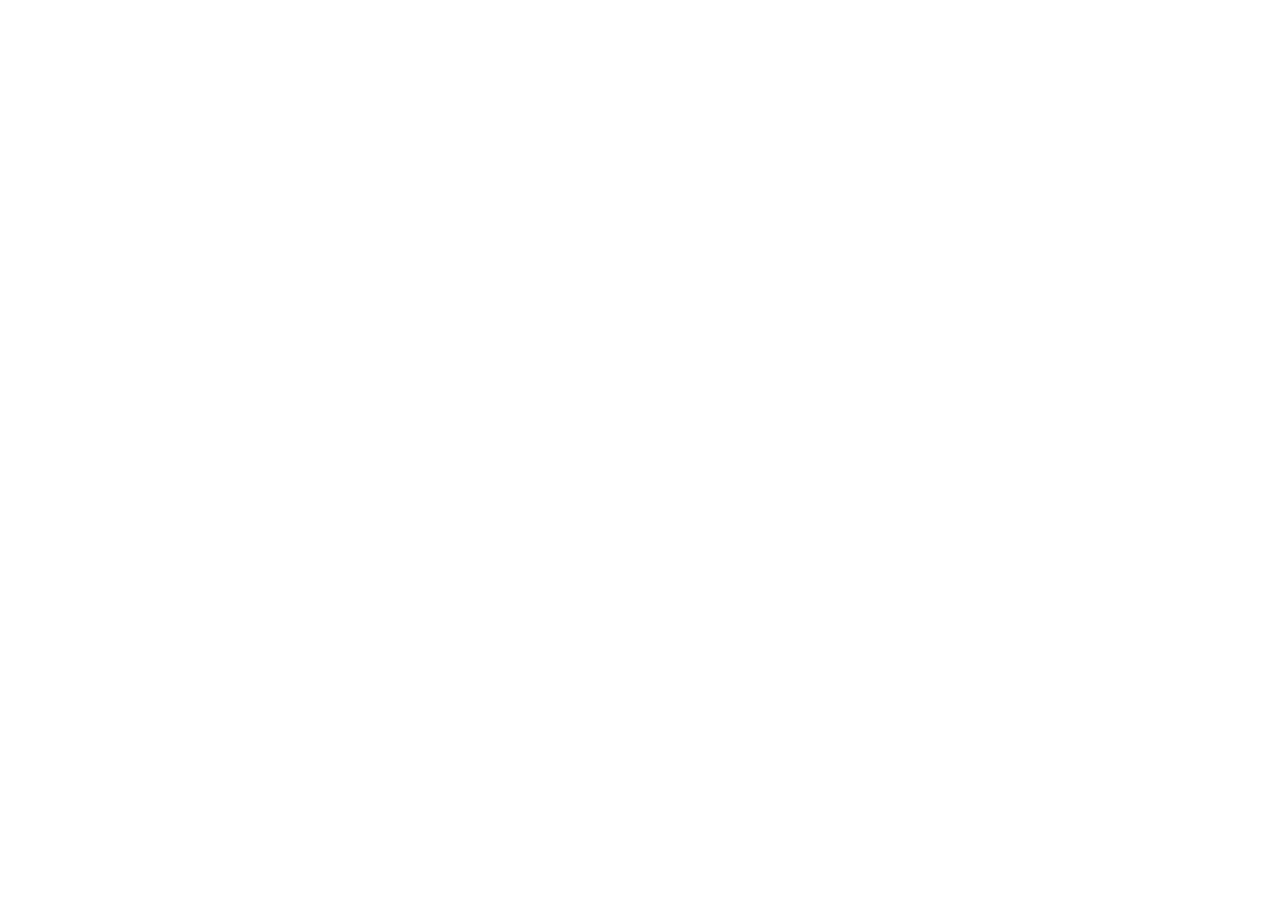
==== index.html @ ba7981b7 "Add files via upload" ====
<!doctype html>
<html lang="en" dir="ltr">
  <head>
    <meta charset="UTF-8" />
    <meta name="viewport" content="width=device-width, initial-scale=1.0" />
    <title>Prudle Language Institute – Trainers Attendance & Payroll Report</title>
    <meta name="description" content="Prudle Language Institute - Trainers Attendance & Payroll Report with Hourly Rate Adjustment and PDF Export" />
    <meta property="og:title" content="Prudle Language Institute – Trainers Attendance & Payroll Report" />
    <meta property="og:description" content="Prudle Language Institute - Trainers Attendance & Payroll Report with Hourly Rate Adjustment and PDF Export" />
    <meta property="og:type" content="website" />
    <meta name="twitter:card" content="summary_large_image" />

    <!-- Google Fonts & FontAwesome -->
    <link rel="preconnect" href="https://fonts.googleapis.com">
    <link rel="preconnect" href="https://fonts.gstatic.com" crossorigin>
    <link href="https://fonts.googleapis.com/css2?family=Tajawal:wght@400;500;700;900&display=swap" rel="stylesheet">
    <link rel="stylesheet" href="https://cdnjs.cloudflare.com/ajax/libs/font-awesome/6.5.0/css/all.min.css">

    <!-- Production Host Guard & Deterrents -->
    <script>
      (function () {
        'use strict';
        const LOGIN_URL = 'https://www.prudle-education.com/log-in-out';
        const ALLOWED_PROD_HOSTS = new Set([
          'www.prudle-education.com',
          'prudle-education.com',
          'abbassaboali-alt.github.io'
        ]);

        // Key interception deterrent for Ctrl+S / Cmd+S
        window.addEventListener('keydown', function (event) {
          if ((event.ctrlKey || event.metaKey) && event.key.toLowerCase() === 's') {
            event.preventDefault();
          }
        }, { capture: true });

        const hostname = location.hostname.toLowerCase();
        const isLocalOrDev = hostname === 'localhost' ||
          hostname === '127.0.0.1' ||
          hostname.endsWith('.run.app') ||
          hostname.endsWith('.aistudio.google') ||
          hostname.endsWith('.webcontainer.io');

        if (!isLocalOrDev) {
          const allowed = location.protocol === 'https:' && ALLOWED_PROD_HOSTS.has(hostname);
          if (!allowed) {
            window.stop();
            try { document.documentElement.innerHTML = ''; } catch (_) {}
            window.location.replace(LOGIN_URL);
          }
        }
      })();
    </script>
    <script type="module" crossorigin src="./assets/index-fQTYA443.js"></script>
    <link rel="stylesheet" crossorigin href="./assets/index-CFY5OwqK.css">
  </head>
  <body>
    <div id="root"></div>
  </body>
</html>
---- assets/index-CFY5OwqK.css ----
/*! tailwindcss v4.3.3 | MIT License | https://tailwindcss.com */
@layer properties{@supports (((-webkit-hyphens:none)) and (not (margin-trim:inline))) or ((-moz-orient:inline) and (not (color:rgb(from red r g b)))){*,:before,:after,::backdrop{--tw-border-style:solid;--tw-leading:initial;--tw-font-weight:initial;--tw-tracking:initial;--tw-shadow:0 0 #0000;--tw-shadow-color:initial;--tw-shadow-alpha:100%;--tw-inset-shadow:0 0 #0000;--tw-inset-shadow-color:initial;--tw-inset-shadow-alpha:100%;--tw-ring-color:initial;--tw-ring-shadow:0 0 #0000;--tw-inset-ring-color:initial;--tw-inset-ring-shadow:0 0 #0000;--tw-ring-inset:initial;--tw-ring-offset-width:0px;--tw-ring-offset-color:#fff;--tw-ring-offset-shadow:0 0 #0000;--tw-blur:initial;--tw-brightness:initial;--tw-contrast:initial;--tw-grayscale:initial;--tw-hue-rotate:initial;--tw-invert:initial;--tw-opacity:initial;--tw-saturate:initial;--tw-sepia:initial;--tw-drop-shadow:initial;--tw-drop-shadow-color:initial;--tw-drop-shadow-alpha:100%;--tw-drop-shadow-size:initial}}}@layer theme{:root,:host{--font-sans:-apple-system, BlinkMacSystemFont, "Segoe UI", Roboto, "Helvetica Neue", "Noto Sans", Arial, sans-serif, "Apple Color Emoji", "Segoe UI Emoji", "Segoe UI Symbol", "Noto Color Emoji";--font-mono:ui-monospace, SFMono-Regular, Menlo, Monaco, Consolas, "Liberation Mono", "Courier New", monospace;--color-blue-100:oklch(93.2% .032 255.585);--color-slate-100:oklch(96.8% .007 247.896);--color-slate-200:oklch(92.9% .013 255.508);--color-slate-300:oklch(86.9% .022 252.894);--color-slate-400:oklch(70.4% .04 256.788);--color-slate-500:oklch(55.4% .046 257.417);--color-slate-700:oklch(37.2% .044 257.287);--color-slate-900:oklch(20.8% .042 265.755);--color-black:#000;--color-white:#fff;--spacing:.25rem;--container-md:28rem;--text-xs:.75rem;--text-xs--line-height:calc(1 / .75);--text-sm:.875rem;--text-sm--line-height:calc(1.25 / .875);--text-lg:1.125rem;--text-lg--line-height:calc(1.75 / 1.125);--text-xl:1.25rem;--text-xl--line-height:calc(1.75 / 1.25);--text-2xl:1.5rem;--text-2xl--line-height:calc(2 / 1.5);--text-3xl:1.875rem;--text-3xl--line-height:calc(2.25 / 1.875);--font-weight-medium:500;--font-weight-semibold:600;--font-weight-bold:700;--font-weight-extrabold:800;--tracking-tight:-.025em;--leading-relaxed:1.625;--radius-lg:.5rem;--radius-xl:.75rem;--default-font-family:var(--font-sans);--default-mono-font-family:var(--font-mono)}}@layer base{*,:after,:before,::backdrop{box-sizing:border-box;border:0 solid;margin:0;padding:0}::file-selector-button{box-sizing:border-box;border:0 solid;margin:0;padding:0}html,:host{-webkit-text-size-adjust:100%;tab-size:4;line-height:1.5;font-family:var(--default-font-family,-apple-system, BlinkMacSystemFont, "Segoe UI", Roboto, "Helvetica Neue", "Noto Sans", Arial, sans-serif, "Apple Color Emoji", "Segoe UI Emoji", "Segoe UI Symbol", "Noto Color Emoji");font-feature-settings:var(--default-font-feature-settings,normal);font-variation-settings:var(--default-font-variation-settings,normal);-webkit-tap-highlight-color:transparent}hr{height:0;color:inherit;border-top-width:1px}abbr:where([title]){-webkit-text-decoration:underline dotted;text-decoration:underline dotted}h1,h2,h3,h4,h5,h6{font-size:inherit;font-weight:inherit}a{color:inherit;-webkit-text-decoration:inherit;-webkit-text-decoration:inherit;-webkit-text-decoration:inherit;-webkit-text-decoration:inherit;text-decoration:inherit}b,strong{font-weight:bolder}code,kbd,samp,pre{font-family:var(--default-mono-font-family,ui-monospace, SFMono-Regular, Menlo, Monaco, Consolas, "Liberation Mono", "Courier New", monospace);font-feature-settings:var(--default-mono-font-feature-settings,normal);font-variation-settings:var(--default-mono-font-variation-settings,normal);font-size:1em}small{font-size:80%}sub,sup{vertical-align:baseline;font-size:75%;line-height:0;position:relative}sub{bottom:-.25em}sup{top:-.5em}table{text-indent:0;border-color:inherit;border-collapse:collapse}:-moz-focusring:where(:not(iframe)){outline:auto}progress{vertical-align:baseline}summary{display:list-item}ol,ul,menu{list-style:none}img,svg,video,canvas,audio,iframe,embed,object{vertical-align:middle;display:block}img,video{max-width:100%;height:auto}button,input,select,optgroup,textarea{font:inherit;font-feature-settings:inherit;font-variation-settings:inherit;letter-spacing:inherit;color:inherit;opacity:1;background-color:#0000;border-radius:0}::file-selector-button{font:inherit;font-feature-settings:inherit;font-variation-settings:inherit;letter-spacing:inherit;color:inherit;opacity:1;background-color:#0000;border-radius:0}:where(select:is([multiple],[size])) optgroup{font-weight:bolder}:where(select:is([multiple],[size])) optgroup option{padding-inline-start:20px}::file-selector-button{margin-inline-end:4px}::placeholder{opacity:1}@supports (not ((-webkit-appearance:-apple-pay-button))) or (contain-intrinsic-size:1px){::placeholder{color:currentColor}@supports (color:color-mix(in lab, red, red)){::placeholder{color:color-mix(in oklab, currentcolor 50%, transparent)}}}textarea{resize:vertical}::-webkit-search-decoration{-webkit-appearance:none}::-webkit-date-and-time-value{min-height:1lh;text-align:inherit}::-webkit-datetime-edit{display:inline-flex}::-webkit-datetime-edit-fields-wrapper{padding:0}::-webkit-datetime-edit{padding-block:0}::-webkit-datetime-edit-year-field{padding-block:0}::-webkit-datetime-edit-month-field{padding-block:0}::-webkit-datetime-edit-day-field{padding-block:0}::-webkit-datetime-edit-hour-field{padding-block:0}::-webkit-datetime-edit-minute-field{padding-block:0}::-webkit-datetime-edit-second-field{padding-block:0}::-webkit-datetime-edit-millisecond-field{padding-block:0}::-webkit-datetime-edit-meridiem-field{padding-block:0}::-webkit-calendar-picker-indicator{line-height:1}:-moz-ui-invalid{box-shadow:none}button,input:where([type=button],[type=reset],[type=submit]){appearance:button}::file-selector-button{appearance:button}::-webkit-inner-spin-button{height:auto}::-webkit-outer-spin-button{height:auto}[hidden]:where(:not([hidden=until-found])){display:none!important}}@layer components;@layer utilities{.visible{visibility:visible}.absolute{position:absolute}.fixed{position:fixed}.relative{position:relative}.static{position:static}.inset-0{inset:0}.z-50{z-index:50}.mx-auto{margin-inline:auto}.me-2{margin-inline-end:calc(var(--spacing) * 2)}.mt-1{margin-top:var(--spacing)}.mt-6{margin-top:calc(var(--spacing) * 6)}.mb-1{margin-bottom:var(--spacing)}.mb-2{margin-bottom:calc(var(--spacing) * 2)}.mb-3{margin-bottom:calc(var(--spacing) * 3)}.mb-4{margin-bottom:calc(var(--spacing) * 4)}.block{display:block}.contents{display:contents}.flex{display:flex}.grid{display:grid}.hidden{display:none}.inline{display:inline}.table{display:table}.h-5{height:calc(var(--spacing) * 5)}.h-28{height:calc(var(--spacing) * 28)}.min-h-screen{min-height:100vh}.w-5{width:calc(var(--spacing) * 5)}.w-full{width:100%}.max-w-\[1400px\]{max-width:1400px}.max-w-md{max-width:var(--container-md)}.cursor-pointer{cursor:pointer}.flex-col{flex-direction:column}.flex-wrap{flex-wrap:wrap}.items-center{align-items:center}.justify-between{justify-content:space-between}.justify-center{justify-content:center}.justify-end{justify-content:flex-end}.gap-1{gap:var(--spacing)}.gap-2{gap:calc(var(--spacing) * 2)}.truncate{text-overflow:ellipsis;white-space:nowrap;overflow:hidden}.rounded{border-radius:.25rem}.rounded-lg{border-radius:var(--radius-lg)}.rounded-xl{border-radius:var(--radius-xl)}.border{border-style:var(--tw-border-style);border-width:1px}.border-slate-300{border-color:var(--color-slate-300)}.bg-\[\#164478\]{background-color:#164478}.bg-\[\#f6f8fb\]{background-color:#f6f8fb}.bg-black\/50{background-color:#00000080}@supports (color:color-mix(in lab, red, red)){.bg-black\/50{background-color:color-mix(in oklab, var(--color-black) 50%, transparent)}}.bg-slate-100{background-color:var(--color-slate-100)}.bg-white{background-color:var(--color-white)}.p-3{padding:calc(var(--spacing) * 3)}.p-4{padding:calc(var(--spacing) * 4)}.p-6{padding:calc(var(--spacing) * 6)}.px-4{padding-inline:calc(var(--spacing) * 4)}.py-2{padding-block:calc(var(--spacing) * 2)}.py-8{padding-block:calc(var(--spacing) * 8)}.pt-2{padding-top:calc(var(--spacing) * 2)}.text-center{text-align:center}.font-mono{font-family:var(--font-mono)}.text-3xl{font-size:var(--text-3xl);line-height:var(--tw-leading,var(--text-3xl--line-height))}.text-lg{font-size:var(--text-lg);line-height:var(--tw-leading,var(--text-lg--line-height))}.text-sm{font-size:var(--text-sm);line-height:var(--tw-leading,var(--text-sm--line-height))}.text-xl{font-size:var(--text-xl);line-height:var(--tw-leading,var(--text-xl--line-height))}.text-xs{font-size:var(--text-xs);line-height:var(--tw-leading,var(--text-xs--line-height))}.text-\[14\.5px\]{font-size:14.5px}.text-\[15px\]{font-size:15px}.leading-relaxed{--tw-leading:var(--leading-relaxed);line-height:var(--leading-relaxed)}.font-bold{--tw-font-weight:var(--font-weight-bold);font-weight:var(--font-weight-bold)}.font-extrabold{--tw-font-weight:var(--font-weight-extrabold);font-weight:var(--font-weight-extrabold)}.font-medium{--tw-font-weight:var(--font-weight-medium);font-weight:var(--font-weight-medium)}.font-semibold{--tw-font-weight:var(--font-weight-semibold);font-weight:var(--font-weight-semibold)}.tracking-tight{--tw-tracking:var(--tracking-tight);letter-spacing:var(--tracking-tight)}.text-\[\#0a58ca\]{color:#0a58ca}.text-\[\#164478\]{color:#164478}.text-blue-100{color:var(--color-blue-100)}.text-slate-400{color:var(--color-slate-400)}.text-slate-500{color:var(--color-slate-500)}.text-slate-700{color:var(--color-slate-700)}.text-slate-900{color:var(--color-slate-900)}.text-white{color:var(--color-white)}.accent-\[\#164478\]{accent-color:#164478}.shadow-2xl{--tw-shadow:0 25px 50px -12px var(--tw-shadow-color,#00000040);box-shadow:var(--tw-inset-shadow), var(--tw-inset-ring-shadow), var(--tw-ring-offset-shadow), var(--tw-ring-shadow), var(--tw-shadow)}.filter{filter:var(--tw-blur,) var(--tw-brightness,) var(--tw-contrast,) var(--tw-grayscale,) var(--tw-hue-rotate,) var(--tw-invert,) var(--tw-saturate,) var(--tw-sepia,) var(--tw-drop-shadow,)}.outline-none{--tw-outline-style:none;outline-style:none}@media (hover:hover){.hover\:bg-\[\#0f3460\]:hover{background-color:#0f3460}.hover\:bg-slate-200:hover{background-color:var(--color-slate-200)}}.focus\:border-\[\#164478\]:focus{border-color:#164478}@media (width>=40rem){.sm\:text-2xl{font-size:var(--text-2xl);line-height:var(--tw-leading,var(--text-2xl--line-height))}.sm\:text-sm{font-size:var(--text-sm);line-height:var(--tw-leading,var(--text-sm--line-height))}.sm\:text-\[13px\]{font-size:13px}}}html,body{box-sizing:border-box;width:100%;margin:0;padding:0;overflow-x:hidden}*,:before,:after{box-sizing:border-box}body{color:#1a202c;background:#f6f8fb;min-height:100vh;font-family:Tajawal,-apple-system,BlinkMacSystemFont,Segoe UI,Roboto,sans-serif}header{color:#fff;text-align:center;background:#164478;padding:18px 20px;position:relative;box-shadow:0 2px 10px #00000026}.logo{background:#fff;border-radius:10px;width:58px;height:auto;margin-bottom:8px;padding:4px;display:inline-block;box-shadow:0 2px 6px #0003}.card{background:#fff;border:1px solid #edf2f7;border-radius:14px;width:92%;max-width:1400px;margin:20px auto;padding:22px;box-shadow:0 4px 16px #00000014}.filters{grid-template-columns:repeat(auto-fit,minmax(170px,1fr));gap:12px;margin-bottom:14px;display:grid}select,input{color:#1e293b;background-color:#fff;border:1px solid #cbd5e1;border-radius:8px;outline:none;width:100%;padding:10px 12px;font-family:Tajawal,sans-serif;font-size:14px;transition:border-color .2s,box-shadow .2s}select:focus,input:focus{border-color:#164478;box-shadow:0 0 0 3px #16447826}.tools{flex-wrap:wrap;align-items:center;gap:10px;margin:12px 0 16px;display:flex}button{cursor:pointer;border:none;border-radius:8px;justify-content:center;align-items:center;gap:8px;padding:10px 18px;font-family:Tajawal,sans-serif;font-size:14px;font-weight:600;transition:all .2s;display:inline-flex}button:active{transform:scale(.98)}.pdf{color:#fff;background:#0a58ca;padding:12px 28px;font-size:15px;box-shadow:0 4px 10px #0a58ca40}.pdf:hover:not(:disabled){background:#084298;transform:translateY(-1px);box-shadow:0 6px 14px #0a58ca59}.pdf:disabled{opacity:.6;cursor:not-allowed}.checkall{color:#164478;background:#e9edf7}.checkall:hover{background:#d8e2f3}.saveMini{color:#fff;white-space:nowrap;background:#2ecc71;border-radius:6px;padding:8px 14px;font-size:13px}.saveMini:hover:not(:disabled){background:#27ae60}.saveMini:disabled{opacity:.65;cursor:not-allowed}.refreshBtn{color:#fff;background:#f39c12}.refreshBtn:hover{background:#d68910}.note{color:#64748b;text-align:center;background:#f8fafc;border:1px dashed #cbd5e1;border-radius:10px;margin:28px 0;padding:20px;font-size:15px;font-weight:700}.summaryBox{color:#164478;background:#f8fbff;border:1px solid #d9e8ff;border-radius:12px;margin:14px 0 18px;padding:16px;font-size:15px;font-weight:700}.small{color:#64748b;font-size:12px;font-weight:500}.course-item{background:#f8fbff;border:1px solid #e3edff;border-radius:10px;grid-template-columns:36px 1.5fr 1fr 120px 120px;align-items:center;gap:12px;margin:10px 0;padding:14px 16px;font-size:13.5px;transition:all .2s;display:grid}.course-item:hover{border-color:#bcd4fd;box-shadow:0 3px 10px #1644780d}.course-main{line-height:1.7}.priceWrap{align-items:center;gap:8px;display:flex}.priceInput{text-align:center;color:#164478;background:#fff;border:1.5px solid #cbd5e1;width:100%;padding:8px;font-size:14px;font-weight:700}.priceInput:focus{border-color:#164478}.badge{color:#164478;background:#eef3ff;border:1px solid #dce8ff;border-radius:999px;margin-inline-start:8px;padding:3px 10px;font-size:11.5px;font-weight:700;display:inline-block}.rowMeta{color:#64748b;margin-top:3px;font-size:12.5px}.statGrid{grid-template-columns:repeat(auto-fit,minmax(200px,1fr));gap:12px;margin-top:12px;display:grid}.statBox{background:#fff;border:1px solid #d9e8ff;border-radius:10px;padding:12px 14px;box-shadow:0 1px 3px #00000008}.statBox b{color:#164478;margin-top:4px;font-size:19px;display:block}.logout-badge{color:#fff;cursor:pointer;background:#164478;border:1px solid #ffffff40;border-radius:30px;align-items:center;gap:8px;padding:8px 20px;font-size:13.5px;font-weight:600;transition:all .25s;display:inline-flex;box-shadow:0 3px 8px #0000002e}.logout-badge i{font-size:14px}.logout-badge:hover{background:#1e5799;transform:translateY(-2px);box-shadow:0 5px 12px #00000040}.lang-badge{color:#fff;cursor:pointer;background:#ffffff26;border:1px solid #ffffff4d;border-radius:30px;align-items:center;gap:8px;padding:8px 18px;font-size:13.5px;font-weight:600;transition:all .25s;display:inline-flex}.lang-badge:hover{background:#ffffff47;transform:translateY(-2px)}.dev-badge{color:#fff;background:#f39c12;border-radius:12px;align-items:center;gap:4px;padding:3px 10px;font-size:11px;font-weight:700;display:inline-flex}.toast{color:#fff;z-index:9999;background:#1e293b;border-radius:30px;align-items:center;gap:10px;padding:12px 24px;font-size:14px;font-weight:600;animation:.3s slideUp;display:flex;position:fixed;bottom:24px;left:50%;transform:translate(-50%);box-shadow:0 6px 20px #00000040}.toast.success{background:#15803d}.toast.error{background:#b91c1c}@keyframes slideUp{0%{opacity:0;transform:translate(-50%,15px)}to{opacity:1;transform:translate(-50%)}}@media (width<=900px){.course-item{grid-template-columns:1fr;align-items:start;gap:10px}.priceWrap{justify-content:flex-start}.filters{grid-template-columns:1fr 1fr}header{padding:14px 10px}.card{width:96%;padding:14px}}@media (width<=500px){.filters{grid-template-columns:1fr}}@property --tw-border-style{syntax:"*";inherits:false;initial-value:solid}@property --tw-leading{syntax:"*";inherits:false}@property --tw-font-weight{syntax:"*";inherits:false}@property --tw-tracking{syntax:"*";inherits:false}@property --tw-shadow{syntax:"*";inherits:false;initial-value:0 0 #0000}@property --tw-shadow-color{syntax:"*";inherits:false}@property --tw-shadow-alpha{syntax:"<percentage>";inherits:false;initial-value:100%}@property --tw-inset-shadow{syntax:"*";inherits:false;initial-value:0 0 #0000}@property --tw-inset-shadow-color{syntax:"*";inherits:false}@property --tw-inset-shadow-alpha{syntax:"<percentage>";inherits:false;initial-value:100%}@property --tw-ring-color{syntax:"*";inherits:false}@property --tw-ring-shadow{syntax:"*";inherits:false;initial-value:0 0 #0000}@property --tw-inset-ring-color{syntax:"*";inherits:false}@property --tw-inset-ring-shadow{syntax:"*";inherits:false;initial-value:0 0 #0000}@property --tw-ring-inset{syntax:"*";inherits:false}@property --tw-ring-offset-width{syntax:"<length>";inherits:false;initial-value:0}@property --tw-ring-offset-color{syntax:"*";inherits:false;initial-value:#fff}@property --tw-ring-offset-shadow{syntax:"*";inherits:false;initial-value:0 0 #0000}@property --tw-blur{syntax:"*";inherits:false}@property --tw-brightness{syntax:"*";inherits:false}@property --tw-contrast{syntax:"*";inherits:false}@property --tw-grayscale{syntax:"*";inherits:false}@property --tw-hue-rotate{syntax:"*";inherits:false}@property --tw-invert{syntax:"*";inherits:false}@property --tw-opacity{syntax:"*";inherits:false}@property --tw-saturate{syntax:"*";inherits:false}@property --tw-sepia{syntax:"*";inherits:false}@property --tw-drop-shadow{syntax:"*";inherits:false}@property --tw-drop-shadow-color{syntax:"*";inherits:false}@property --tw-drop-shadow-alpha{syntax:"<percentage>";inherits:false;initial-value:100%}@property --tw-drop-shadow-size{syntax:"*";inherits:false}
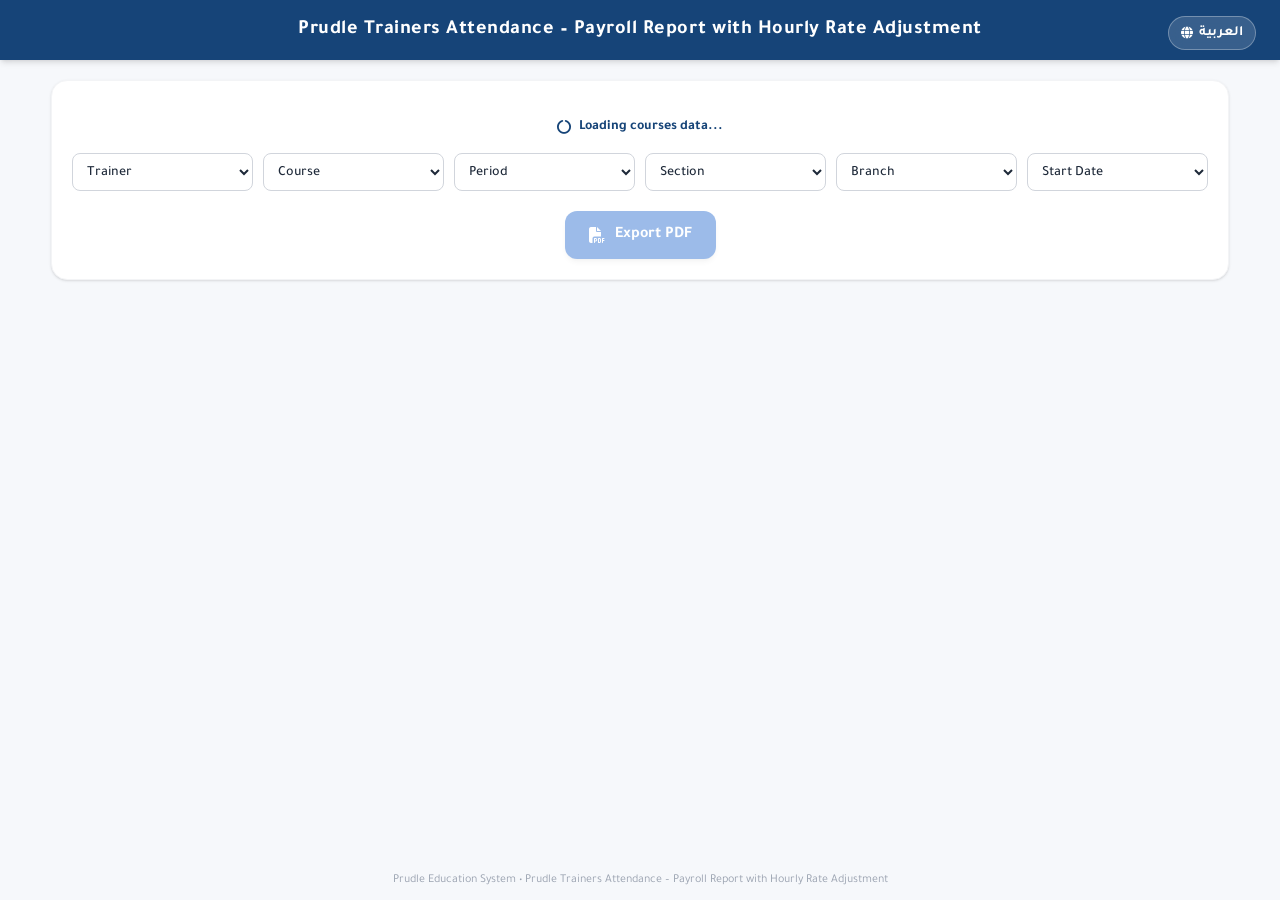
==== commit 29feacbb: "Add files via upload" ====
--- a/index.html
+++ b/index.html
@@ -3,58 +3,37 @@
   <head>
     <meta charset="UTF-8" />
     <meta name="viewport" content="width=device-width, initial-scale=1.0" />
-    <title>Prudle Language Institute – Trainers Attendance & Payroll Report</title>
-    <meta name="description" content="Prudle Language Institute - Trainers Attendance & Payroll Report with Hourly Rate Adjustment and PDF Export" />
-    <meta property="og:title" content="Prudle Language Institute – Trainers Attendance & Payroll Report" />
-    <meta property="og:description" content="Prudle Language Institute - Trainers Attendance & Payroll Report with Hourly Rate Adjustment and PDF Export" />
+    <title>Prudle Trainers Payroll Report</title>
+    <meta name="description" content="Prudle Trainers Attendance & Payroll Report with Hourly Rate Adjustment, Paid Break Calculation, and PDF Export - without logout button." />
+    <meta property="og:title" content="Prudle Trainers Payroll Report" />
+    <meta property="og:description" content="Prudle Trainers Attendance & Payroll Report with Hourly Rate Adjustment, Paid Break Calculation, and PDF Export - without logout button." />
     <meta property="og:type" content="website" />
     <meta name="twitter:card" content="summary_large_image" />
 
-    <!-- Google Fonts & FontAwesome -->
+    <!-- Google Fonts: Tajawal -->
     <link rel="preconnect" href="https://fonts.googleapis.com">
     <link rel="preconnect" href="https://fonts.gstatic.com" crossorigin>
     <link href="https://fonts.googleapis.com/css2?family=Tajawal:wght@400;500;700;900&display=swap" rel="stylesheet">
-    <link rel="stylesheet" href="https://cdnjs.cloudflare.com/ajax/libs/font-awesome/6.5.0/css/all.min.css">
 
-    <!-- Production Host Guard & Deterrents -->
+    <!-- FontAwesome 6.5.0 -->
+    <link rel="stylesheet" href="https://cdnjs.cloudflare.com/ajax/libs/font-awesome/6.5.0/css/all.min.css" />
+
     <script>
       (function () {
         'use strict';
-        const LOGIN_URL = 'https://www.prudle-education.com/log-in-out';
-        const ALLOWED_PROD_HOSTS = new Set([
-          'www.prudle-education.com',
-          'prudle-education.com',
-          'abbassaboali-alt.github.io'
-        ]);
-
-        // Key interception deterrent for Ctrl+S / Cmd+S
+        // Deterrent for Ctrl+S / Cmd+S
         window.addEventListener('keydown', function (event) {
           if ((event.ctrlKey || event.metaKey) && event.key.toLowerCase() === 's') {
             event.preventDefault();
           }
         }, { capture: true });
-
-        const hostname = location.hostname.toLowerCase();
-        const isLocalOrDev = hostname === 'localhost' ||
-          hostname === '127.0.0.1' ||
-          hostname.endsWith('.run.app') ||
-          hostname.endsWith('.aistudio.google') ||
-          hostname.endsWith('.webcontainer.io');
-
-        if (!isLocalOrDev) {
-          const allowed = location.protocol === 'https:' && ALLOWED_PROD_HOSTS.has(hostname);
-          if (!allowed) {
-            window.stop();
-            try { document.documentElement.innerHTML = ''; } catch (_) {}
-            window.location.replace(LOGIN_URL);
-          }
-        }
       })();
     </script>
-    <script type="module" crossorigin src="./assets/index-fQTYA443.js"></script>
-    <link rel="stylesheet" crossorigin href="./assets/index-CFY5OwqK.css">
+    <script type="module" crossorigin src="./assets/index-yrWXgvFr.js"></script>
+    <link rel="stylesheet" crossorigin href="./assets/index-DifrQC-x.css">
   </head>
   <body>
     <div id="root"></div>
   </body>
 </html>
+
--- a/assets/index-DifrQC-x.css
+++ b/assets/index-DifrQC-x.css
@@ -0,0 +1,2 @@
+/*! tailwindcss v4.3.3 | MIT License | https://tailwindcss.com */
+@layer properties{@supports (((-webkit-hyphens:none)) and (not (margin-trim:inline))) or ((-moz-orient:inline) and (not (color:rgb(from red r g b)))){*,:before,:after,::backdrop{--tw-space-y-reverse:0;--tw-border-style:solid;--tw-leading:initial;--tw-font-weight:initial;--tw-tracking:initial;--tw-shadow:0 0 #0000;--tw-shadow-color:initial;--tw-shadow-alpha:100%;--tw-inset-shadow:0 0 #0000;--tw-inset-shadow-color:initial;--tw-inset-shadow-alpha:100%;--tw-ring-color:initial;--tw-ring-shadow:0 0 #0000;--tw-inset-ring-color:initial;--tw-inset-ring-shadow:0 0 #0000;--tw-ring-inset:initial;--tw-ring-offset-width:0px;--tw-ring-offset-color:#fff;--tw-ring-offset-shadow:0 0 #0000;--tw-blur:initial;--tw-brightness:initial;--tw-contrast:initial;--tw-grayscale:initial;--tw-hue-rotate:initial;--tw-invert:initial;--tw-opacity:initial;--tw-saturate:initial;--tw-sepia:initial;--tw-drop-shadow:initial;--tw-drop-shadow-color:initial;--tw-drop-shadow-alpha:100%;--tw-drop-shadow-size:initial;--tw-backdrop-blur:initial;--tw-backdrop-brightness:initial;--tw-backdrop-contrast:initial;--tw-backdrop-grayscale:initial;--tw-backdrop-hue-rotate:initial;--tw-backdrop-invert:initial;--tw-backdrop-opacity:initial;--tw-backdrop-saturate:initial;--tw-backdrop-sepia:initial}}}@layer theme{:root,:host{--font-sans:-apple-system, BlinkMacSystemFont, "Segoe UI", Roboto, "Helvetica Neue", "Noto Sans", Arial, sans-serif, "Apple Color Emoji", "Segoe UI Emoji", "Segoe UI Symbol", "Noto Color Emoji";--font-mono:ui-monospace, SFMono-Regular, Menlo, Monaco, Consolas, "Liberation Mono", "Courier New", monospace;--color-red-50:oklch(97.1% .013 17.38);--color-red-200:oklch(88.5% .062 18.334);--color-red-800:oklch(44.4% .177 26.899);--color-amber-50:oklch(98.7% .022 95.277);--color-amber-200:oklch(92.4% .12 95.746);--color-amber-600:oklch(66.6% .179 58.318);--color-amber-700:oklch(55.5% .163 48.998);--color-amber-900:oklch(41.4% .112 45.904);--color-emerald-50:oklch(97.9% .021 166.113);--color-emerald-200:oklch(90.5% .093 164.15);--color-emerald-800:oklch(43.2% .095 166.913);--color-gray-100:oklch(96.7% .003 264.542);--color-gray-300:oklch(87.2% .01 258.338);--color-gray-400:oklch(70.7% .022 261.325);--color-gray-500:oklch(55.1% .027 264.364);--color-gray-600:oklch(44.6% .03 256.802);--color-gray-800:oklch(27.8% .033 256.848);--color-gray-900:oklch(21% .034 264.665);--color-white:#fff;--spacing:.25rem;--container-7xl:80rem;--text-xs:.75rem;--text-xs--line-height:calc(1 / .75);--text-sm:.875rem;--text-sm--line-height:calc(1.25 / .875);--text-base:1rem;--text-base--line-height:calc(1.5 / 1);--text-lg:1.125rem;--text-lg--line-height:calc(1.75 / 1.125);--text-xl:1.25rem;--text-xl--line-height:calc(1.75 / 1.25);--font-weight-normal:400;--font-weight-medium:500;--font-weight-semibold:600;--font-weight-bold:700;--font-weight-extrabold:800;--tracking-wide:.025em;--leading-relaxed:1.625;--radius-lg:.5rem;--radius-xl:.75rem;--radius-2xl:1rem;--animate-spin:spin 1s linear infinite;--blur-sm:8px;--default-transition-duration:.15s;--default-transition-timing-function:cubic-bezier(.4, 0, .2, 1);--default-font-family:var(--font-sans);--default-mono-font-family:var(--font-mono)}}@layer base{*,:after,:before,::backdrop{box-sizing:border-box;border:0 solid;margin:0;padding:0}::file-selector-button{box-sizing:border-box;border:0 solid;margin:0;padding:0}html,:host{-webkit-text-size-adjust:100%;tab-size:4;line-height:1.5;font-family:var(--default-font-family,-apple-system, BlinkMacSystemFont, "Segoe UI", Roboto, "Helvetica Neue", "Noto Sans", Arial, sans-serif, "Apple Color Emoji", "Segoe UI Emoji", "Segoe UI Symbol", "Noto Color Emoji");font-feature-settings:var(--default-font-feature-settings,normal);font-variation-settings:var(--default-font-variation-settings,normal);-webkit-tap-highlight-color:transparent}hr{height:0;color:inherit;border-top-width:1px}abbr:where([title]){-webkit-text-decoration:underline dotted;text-decoration:underline dotted}h1,h2,h3,h4,h5,h6{font-size:inherit;font-weight:inherit}a{color:inherit;-webkit-text-decoration:inherit;-webkit-text-decoration:inherit;-webkit-text-decoration:inherit;-webkit-text-decoration:inherit;text-decoration:inherit}b,strong{font-weight:bolder}code,kbd,samp,pre{font-family:var(--default-mono-font-family,ui-monospace, SFMono-Regular, Menlo, Monaco, Consolas, "Liberation Mono", "Courier New", monospace);font-feature-settings:var(--default-mono-font-feature-settings,normal);font-variation-settings:var(--default-mono-font-variation-settings,normal);font-size:1em}small{font-size:80%}sub,sup{vertical-align:baseline;font-size:75%;line-height:0;position:relative}sub{bottom:-.25em}sup{top:-.5em}table{text-indent:0;border-color:inherit;border-collapse:collapse}:-moz-focusring:where(:not(iframe)){outline:auto}progress{vertical-align:baseline}summary{display:list-item}ol,ul,menu{list-style:none}img,svg,video,canvas,audio,iframe,embed,object{vertical-align:middle;display:block}img,video{max-width:100%;height:auto}button,input,select,optgroup,textarea{font:inherit;font-feature-settings:inherit;font-variation-settings:inherit;letter-spacing:inherit;color:inherit;opacity:1;background-color:#0000;border-radius:0}::file-selector-button{font:inherit;font-feature-settings:inherit;font-variation-settings:inherit;letter-spacing:inherit;color:inherit;opacity:1;background-color:#0000;border-radius:0}:where(select:is([multiple],[size])) optgroup{font-weight:bolder}:where(select:is([multiple],[size])) optgroup option{padding-inline-start:20px}::file-selector-button{margin-inline-end:4px}::placeholder{opacity:1}@supports (not ((-webkit-appearance:-apple-pay-button))) or (contain-intrinsic-size:1px){::placeholder{color:currentColor}@supports (color:color-mix(in lab, red, red)){::placeholder{color:color-mix(in oklab, currentcolor 50%, transparent)}}}textarea{resize:vertical}::-webkit-search-decoration{-webkit-appearance:none}::-webkit-date-and-time-value{min-height:1lh;text-align:inherit}::-webkit-datetime-edit{display:inline-flex}::-webkit-datetime-edit-fields-wrapper{padding:0}::-webkit-datetime-edit{padding-block:0}::-webkit-datetime-edit-year-field{padding-block:0}::-webkit-datetime-edit-month-field{padding-block:0}::-webkit-datetime-edit-day-field{padding-block:0}::-webkit-datetime-edit-hour-field{padding-block:0}::-webkit-datetime-edit-minute-field{padding-block:0}::-webkit-datetime-edit-second-field{padding-block:0}::-webkit-datetime-edit-millisecond-field{padding-block:0}::-webkit-datetime-edit-meridiem-field{padding-block:0}::-webkit-calendar-picker-indicator{line-height:1}:-moz-ui-invalid{box-shadow:none}button,input:where([type=button],[type=reset],[type=submit]){appearance:button}::file-selector-button{appearance:button}::-webkit-inner-spin-button{height:auto}::-webkit-outer-spin-button{height:auto}[hidden]:where(:not([hidden=until-found])){display:none!important}html,body{color:#1f2937;background-color:#f6f8fb;width:100%;margin:0;padding:0;font-family:Tajawal,sans-serif}}@layer components;@layer utilities{.visible{visibility:visible}.absolute{position:absolute}.fixed{position:fixed}.relative{position:relative}.static{position:static}.top-0{top:0}.right-0{right:0}.left-0{left:0}.mx-auto{margin-inline:auto}.my-2{margin-block:calc(var(--spacing) * 2)}.my-2\.5{margin-block:calc(var(--spacing) * 2.5)}.my-3{margin-block:calc(var(--spacing) * 3)}.my-4{margin-block:calc(var(--spacing) * 4)}.my-6{margin-block:calc(var(--spacing) * 6)}.mt-2\.5{margin-top:calc(var(--spacing) * 2.5)}.mt-5{margin-top:calc(var(--spacing) * 5)}.mb-1{margin-bottom:var(--spacing)}.mb-2{margin-bottom:calc(var(--spacing) * 2)}.mb-3{margin-bottom:calc(var(--spacing) * 3)}.mb-3\.5{margin-bottom:calc(var(--spacing) * 3.5)}.block{display:block}.contents{display:contents}.flex{display:flex}.grid{display:grid}.hidden{display:none}.inline{display:inline}.inline-block{display:inline-block}.inline-flex{display:inline-flex}.table{display:table}.h-4{height:calc(var(--spacing) * 4)}.h-10{height:calc(var(--spacing) * 10)}.h-\[54px\]{height:54px}.min-h-screen{min-height:100vh}.w-4{width:calc(var(--spacing) * 4)}.w-10{width:calc(var(--spacing) * 10)}.w-\[54px\]{width:54px}.w-\[94\%\]{width:94%}.w-full{width:100%}.max-w-7xl{max-width:var(--container-7xl)}.max-w-\[220px\]{max-width:220px}.flex-1{flex:1}.animate-spin{animation:var(--animate-spin)}.cursor-pointer{cursor:pointer}.grid-cols-1{grid-template-columns:repeat(1,minmax(0,1fr))}.flex-col{flex-direction:column}.flex-wrap{flex-wrap:wrap}.items-center{align-items:center}.justify-between{justify-content:space-between}.justify-center{justify-content:center}.justify-start{justify-content:flex-start}.gap-1\.5{gap:calc(var(--spacing) * 1.5)}.gap-2{gap:calc(var(--spacing) * 2)}.gap-2\.5{gap:calc(var(--spacing) * 2.5)}:where(.space-y-1>:not(:last-child)){--tw-space-y-reverse:0;margin-block-start:calc(var(--spacing) * var(--tw-space-y-reverse));margin-block-end:calc(var(--spacing) * calc(1 - var(--tw-space-y-reverse)))}.truncate{text-overflow:ellipsis;white-space:nowrap;overflow:hidden}.rounded{border-radius:.25rem}.rounded-2xl{border-radius:var(--radius-2xl)}.rounded-\[10px\]{border-radius:10px}.rounded-full{border-radius:2147483647px}.rounded-lg{border-radius:var(--radius-lg)}.rounded-xl{border-radius:var(--radius-xl)}.border{border-style:var(--tw-border-style);border-width:1px}.border-4{border-style:var(--tw-border-style);border-width:4px}.border-none{--tw-border-style:none;border-style:none}.border-\[\#164478\]{border-color:#164478}.border-\[\#d2e2fe\]{border-color:#d2e2fe}.border-\[\#d9e8ff\]{border-color:#d9e8ff}.border-\[\#e3edff\]{border-color:#e3edff}.border-amber-200{border-color:var(--color-amber-200)}.border-emerald-200{border-color:var(--color-emerald-200)}.border-gray-100{border-color:var(--color-gray-100)}.border-gray-300{border-color:var(--color-gray-300)}.border-red-200{border-color:var(--color-red-200)}.border-white\/30{border-color:#ffffff4d}@supports (color:color-mix(in lab, red, red)){.border-white\/30{border-color:color-mix(in oklab, var(--color-white) 30%, transparent)}}.border-t-transparent{border-top-color:#0000}.bg-\[\#0a58ca\]{background-color:#0a58ca}.bg-\[\#2ecc71\]{background-color:#2ecc71}.bg-\[\#164478\]{background-color:#164478}.bg-\[\#e9edf7\]{background-color:#e9edf7}.bg-\[\#eef3ff\]{background-color:#eef3ff}.bg-\[\#f6f8fb\]{background-color:#f6f8fb}.bg-\[\#f8fbff\]{background-color:#f8fbff}.bg-\[\#f39c12\]{background-color:#f39c12}.bg-amber-50{background-color:var(--color-amber-50)}.bg-amber-600{background-color:var(--color-amber-600)}.bg-emerald-50{background-color:var(--color-emerald-50)}.bg-red-50{background-color:var(--color-red-50)}.bg-white{background-color:var(--color-white)}.bg-white\/15{background-color:#ffffff26}@supports (color:color-mix(in lab, red, red)){.bg-white\/15{background-color:color-mix(in oklab, var(--color-white) 15%, transparent)}}.object-contain{object-fit:contain}.p-1{padding:var(--spacing)}.p-2{padding:calc(var(--spacing) * 2)}.p-2\.5{padding:calc(var(--spacing) * 2.5)}.p-3{padding:calc(var(--spacing) * 3)}.p-3\.5{padding:calc(var(--spacing) * 3.5)}.p-4{padding:calc(var(--spacing) * 4)}.px-1\.5{padding-inline:calc(var(--spacing) * 1.5)}.px-2{padding-inline:calc(var(--spacing) * 2)}.px-2\.5{padding-inline:calc(var(--spacing) * 2.5)}.px-3{padding-inline:calc(var(--spacing) * 3)}.px-4{padding-inline:calc(var(--spacing) * 4)}.px-6{padding-inline:calc(var(--spacing) * 6)}.py-0\.5{padding-block:calc(var(--spacing) * .5)}.py-1{padding-block:var(--spacing)}.py-1\.5{padding-block:calc(var(--spacing) * 1.5)}.py-2{padding-block:calc(var(--spacing) * 2)}.py-2\.5{padding-block:calc(var(--spacing) * 2.5)}.py-3{padding-block:calc(var(--spacing) * 3)}.py-4{padding-block:calc(var(--spacing) * 4)}.text-center{text-align:center}.font-\[\'Tajawal\'\,sans-serif\]{font-family:Tajawal,sans-serif}.text-lg{font-size:var(--text-lg);line-height:var(--tw-leading,var(--text-lg--line-height))}.text-sm{font-size:var(--text-sm);line-height:var(--tw-leading,var(--text-sm--line-height))}.text-xs{font-size:var(--text-xs);line-height:var(--tw-leading,var(--text-xs--line-height))}.leading-relaxed{--tw-leading:var(--leading-relaxed);line-height:var(--leading-relaxed)}.font-bold{--tw-font-weight:var(--font-weight-bold);font-weight:var(--font-weight-bold)}.font-extrabold{--tw-font-weight:var(--font-weight-extrabold);font-weight:var(--font-weight-extrabold)}.font-medium{--tw-font-weight:var(--font-weight-medium);font-weight:var(--font-weight-medium)}.font-normal{--tw-font-weight:var(--font-weight-normal);font-weight:var(--font-weight-normal)}.font-semibold{--tw-font-weight:var(--font-weight-semibold);font-weight:var(--font-weight-semibold)}.tracking-wide{--tw-tracking:var(--tracking-wide);letter-spacing:var(--tracking-wide)}.whitespace-nowrap{white-space:nowrap}.text-\[\#0a58ca\]{color:#0a58ca}.text-\[\#164478\]{color:#164478}.text-amber-900{color:var(--color-amber-900)}.text-emerald-800{color:var(--color-emerald-800)}.text-gray-400{color:var(--color-gray-400)}.text-gray-500{color:var(--color-gray-500)}.text-gray-600{color:var(--color-gray-600)}.text-gray-800{color:var(--color-gray-800)}.text-gray-900{color:var(--color-gray-900)}.text-red-800{color:var(--color-red-800)}.text-white{color:var(--color-white)}.accent-\[\#164478\]{accent-color:#164478}.opacity-70{opacity:.7}.shadow-2xs{--tw-shadow:0 1px var(--tw-shadow-color,#0000000d);box-shadow:var(--tw-inset-shadow), var(--tw-inset-ring-shadow), var(--tw-ring-offset-shadow), var(--tw-ring-shadow), var(--tw-shadow)}.shadow-md{--tw-shadow:0 4px 6px -1px var(--tw-shadow-color,#0000001a), 0 2px 4px -2px var(--tw-shadow-color,#0000001a);box-shadow:var(--tw-inset-shadow), var(--tw-inset-ring-shadow), var(--tw-ring-offset-shadow), var(--tw-ring-shadow), var(--tw-shadow)}.shadow-sm{--tw-shadow:0 1px 3px 0 var(--tw-shadow-color,#0000001a), 0 1px 2px -1px var(--tw-shadow-color,#0000001a);box-shadow:var(--tw-inset-shadow), var(--tw-inset-ring-shadow), var(--tw-ring-offset-shadow), var(--tw-ring-shadow), var(--tw-shadow)}.shadow-xs{--tw-shadow:0 1px 2px 0 var(--tw-shadow-color,#0000000d);box-shadow:var(--tw-inset-shadow), var(--tw-inset-ring-shadow), var(--tw-ring-offset-shadow), var(--tw-ring-shadow), var(--tw-shadow)}.filter{filter:var(--tw-blur,) var(--tw-brightness,) var(--tw-contrast,) var(--tw-grayscale,) var(--tw-hue-rotate,) var(--tw-invert,) var(--tw-saturate,) var(--tw-sepia,) var(--tw-drop-shadow,)}.backdrop-blur-sm{--tw-backdrop-blur:blur(var(--blur-sm));-webkit-backdrop-filter:var(--tw-backdrop-blur,) var(--tw-backdrop-brightness,) var(--tw-backdrop-contrast,) var(--tw-backdrop-grayscale,) var(--tw-backdrop-hue-rotate,) var(--tw-backdrop-invert,) var(--tw-backdrop-opacity,) var(--tw-backdrop-saturate,) var(--tw-backdrop-sepia,);backdrop-filter:var(--tw-backdrop-blur,) var(--tw-backdrop-brightness,) var(--tw-backdrop-contrast,) var(--tw-backdrop-grayscale,) var(--tw-backdrop-hue-rotate,) var(--tw-backdrop-invert,) var(--tw-backdrop-opacity,) var(--tw-backdrop-saturate,) var(--tw-backdrop-sepia,)}.transition{transition-property:color,background-color,border-color,outline-color,text-decoration-color,fill,stroke,--tw-gradient-from,--tw-gradient-via,--tw-gradient-to,opacity,box-shadow,transform,translate,scale,rotate,filter,-webkit-backdrop-filter,backdrop-filter,display,content-visibility,overlay,pointer-events;transition-timing-function:var(--tw-ease,var(--default-transition-timing-function));transition-duration:var(--tw-duration,var(--default-transition-duration))}@media (hover:hover){.hover\:border-\[\#b8d4fe\]:hover{border-color:#b8d4fe}.hover\:bg-\[\#27ae60\]:hover{background-color:#27ae60}.hover\:bg-\[\#084298\]:hover{background-color:#084298}.hover\:bg-\[\#d8e2f3\]:hover{background-color:#d8e2f3}.hover\:bg-\[\#d68910\]:hover{background-color:#d68910}.hover\:bg-amber-700:hover{background-color:var(--color-amber-700)}.hover\:bg-white\/25:hover{background-color:#ffffff40}@supports (color:color-mix(in lab, red, red)){.hover\:bg-white\/25:hover{background-color:color-mix(in oklab, var(--color-white) 25%, transparent)}}.hover\:opacity-100:hover{opacity:1}}.focus\:border-transparent:focus{border-color:#0000}.focus\:ring-2:focus{--tw-ring-shadow:var(--tw-ring-inset,) 0 0 0 calc(2px + var(--tw-ring-offset-width)) var(--tw-ring-color,currentcolor);box-shadow:var(--tw-inset-shadow), var(--tw-inset-ring-shadow), var(--tw-ring-offset-shadow), var(--tw-ring-shadow), var(--tw-shadow)}.focus\:ring-\[\#164478\]:focus{--tw-ring-color:#164478}.focus\:outline-none:focus{--tw-outline-style:none;outline-style:none}.disabled\:cursor-not-allowed:disabled{cursor:not-allowed}.disabled\:opacity-40:disabled{opacity:.4}.disabled\:opacity-50:disabled{opacity:.5}@media (width>=40rem){.sm\:col-span-2{grid-column:span 2/span 2}.sm\:grid-cols-2{grid-template-columns:repeat(2,minmax(0,1fr))}}@media (width>=48rem){.md\:col-span-1{grid-column:span 1/span 1}.md\:my-5{margin-block:calc(var(--spacing) * 5)}.md\:w-\[92\%\]{width:92%}.md\:w-auto{width:auto}.md\:grid-cols-3{grid-template-columns:repeat(3,minmax(0,1fr))}.md\:grid-cols-\[32px_1\.4fr_1fr_120px_120px\]{grid-template-columns:32px 1.4fr 1fr 120px 120px}.md\:justify-center{justify-content:center}.md\:justify-end{justify-content:flex-end}.md\:p-5{padding:calc(var(--spacing) * 5)}.md\:text-base{font-size:var(--text-base);line-height:var(--tw-leading,var(--text-base--line-height))}.md\:text-sm{font-size:var(--text-sm);line-height:var(--tw-leading,var(--text-sm--line-height))}.md\:text-xl{font-size:var(--text-xl);line-height:var(--tw-leading,var(--text-xl--line-height))}}@media (width>=64rem){.lg\:grid-cols-6{grid-template-columns:repeat(6,minmax(0,1fr))}}}@property --tw-space-y-reverse{syntax:"*";inherits:false;initial-value:0}@property --tw-border-style{syntax:"*";inherits:false;initial-value:solid}@property --tw-leading{syntax:"*";inherits:false}@property --tw-font-weight{syntax:"*";inherits:false}@property --tw-tracking{syntax:"*";inherits:false}@property --tw-shadow{syntax:"*";inherits:false;initial-value:0 0 #0000}@property --tw-shadow-color{syntax:"*";inherits:false}@property --tw-shadow-alpha{syntax:"<percentage>";inherits:false;initial-value:100%}@property --tw-inset-shadow{syntax:"*";inherits:false;initial-value:0 0 #0000}@property --tw-inset-shadow-color{syntax:"*";inherits:false}@property --tw-inset-shadow-alpha{syntax:"<percentage>";inherits:false;initial-value:100%}@property --tw-ring-color{syntax:"*";inherits:false}@property --tw-ring-shadow{syntax:"*";inherits:false;initial-value:0 0 #0000}@property --tw-inset-ring-color{syntax:"*";inherits:false}@property --tw-inset-ring-shadow{syntax:"*";inherits:false;initial-value:0 0 #0000}@property --tw-ring-inset{syntax:"*";inherits:false}@property --tw-ring-offset-width{syntax:"<length>";inherits:false;initial-value:0}@property --tw-ring-offset-color{syntax:"*";inherits:false;initial-value:#fff}@property --tw-ring-offset-shadow{syntax:"*";inherits:false;initial-value:0 0 #0000}@property --tw-blur{syntax:"*";inherits:false}@property --tw-brightness{syntax:"*";inherits:false}@property --tw-contrast{syntax:"*";inherits:false}@property --tw-grayscale{syntax:"*";inherits:false}@property --tw-hue-rotate{syntax:"*";inherits:false}@property --tw-invert{syntax:"*";inherits:false}@property --tw-opacity{syntax:"*";inherits:false}@property --tw-saturate{syntax:"*";inherits:false}@property --tw-sepia{syntax:"*";inherits:false}@property --tw-drop-shadow{syntax:"*";inherits:false}@property --tw-drop-shadow-color{syntax:"*";inherits:false}@property --tw-drop-shadow-alpha{syntax:"<percentage>";inherits:false;initial-value:100%}@property --tw-drop-shadow-size{syntax:"*";inherits:false}@property --tw-backdrop-blur{syntax:"*";inherits:false}@property --tw-backdrop-brightness{syntax:"*";inherits:false}@property --tw-backdrop-contrast{syntax:"*";inherits:false}@property --tw-backdrop-grayscale{syntax:"*";inherits:false}@property --tw-backdrop-hue-rotate{syntax:"*";inherits:false}@property --tw-backdrop-invert{syntax:"*";inherits:false}@property --tw-backdrop-opacity{syntax:"*";inherits:false}@property --tw-backdrop-saturate{syntax:"*";inherits:false}@property --tw-backdrop-sepia{syntax:"*";inherits:false}@keyframes spin{to{transform:rotate(360deg)}}
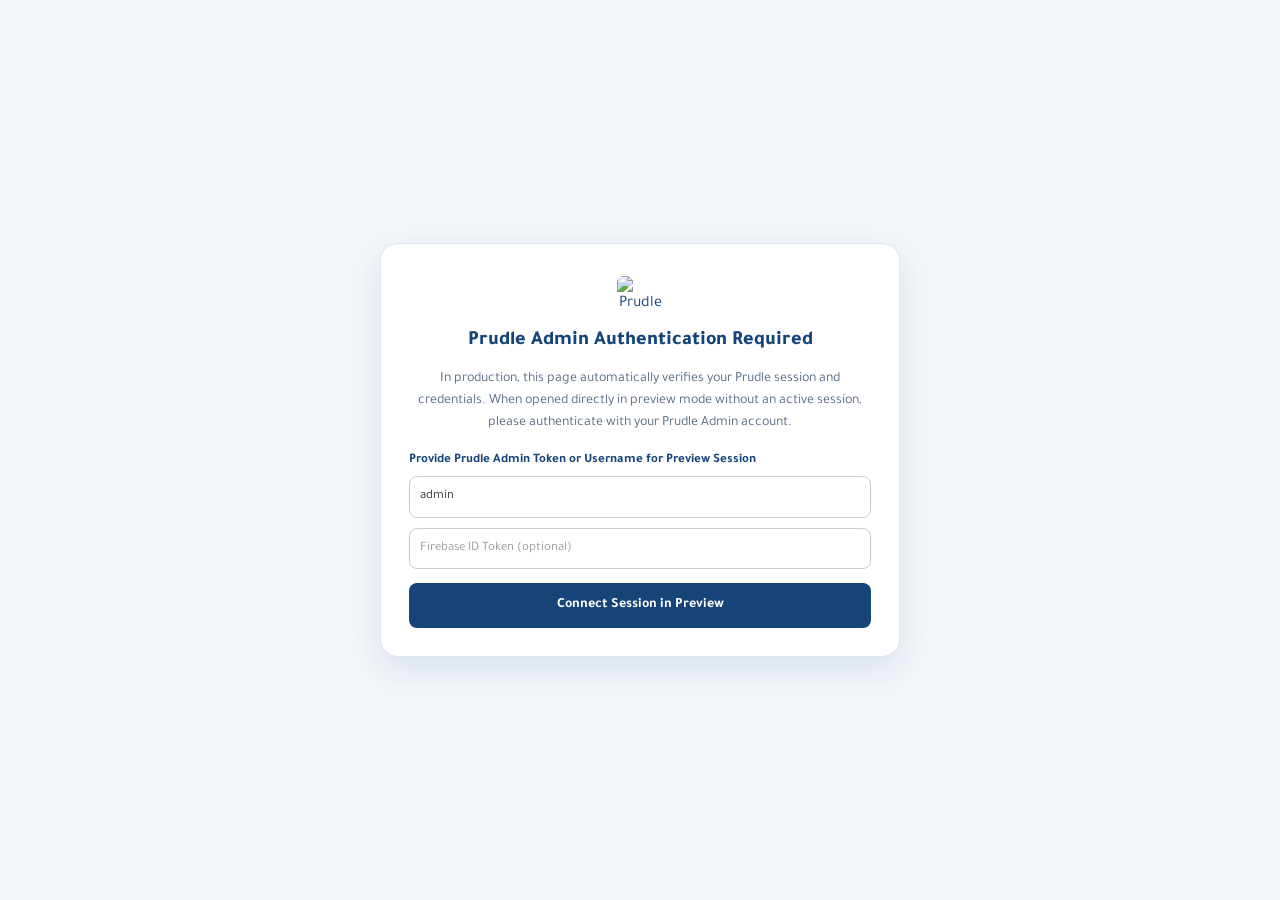
==== commit 012f3eba: "Add files via upload" ====
--- a/index.html
+++ b/index.html
@@ -1,27 +1,21 @@
 <!doctype html>
-<html lang="en" dir="ltr">
+<html lang="en">
   <head>
     <meta charset="UTF-8" />
     <meta name="viewport" content="width=device-width, initial-scale=1.0" />
-    <title>Prudle Trainers Payroll Report</title>
-    <meta name="description" content="Prudle Trainers Attendance & Payroll Report with Hourly Rate Adjustment, Paid Break Calculation, and PDF Export - without logout button." />
-    <meta property="og:title" content="Prudle Trainers Payroll Report" />
-    <meta property="og:description" content="Prudle Trainers Attendance & Payroll Report with Hourly Rate Adjustment, Paid Break Calculation, and PDF Export - without logout button." />
+    <title>Prudle Trainers Attendance - Payroll Report</title>
+    <meta name="description" content="Prudle Language Institute Trainer Attendance and Payroll Report with Hourly Rate Adjustment and PDF Export" />
+    <meta property="og:title" content="Prudle Trainers Attendance - Payroll Report" />
+    <meta property="og:description" content="Prudle Language Institute Trainer Attendance and Payroll Report with Hourly Rate Adjustment and PDF Export" />
     <meta property="og:type" content="website" />
     <meta name="twitter:card" content="summary_large_image" />
-
-    <!-- Google Fonts: Tajawal -->
     <link rel="preconnect" href="https://fonts.googleapis.com">
     <link rel="preconnect" href="https://fonts.gstatic.com" crossorigin>
-    <link href="https://fonts.googleapis.com/css2?family=Tajawal:wght@400;500;700;900&display=swap" rel="stylesheet">
-
-    <!-- FontAwesome 6.5.0 -->
-    <link rel="stylesheet" href="https://cdnjs.cloudflare.com/ajax/libs/font-awesome/6.5.0/css/all.min.css" />
-
+    <link href="https://fonts.googleapis.com/css2?family=Tajawal:wght@400;500;700;800;900&display=swap" rel="stylesheet">
+    <link rel="stylesheet" href="https://cdnjs.cloudflare.com/ajax/libs/font-awesome/6.5.0/css/all.min.css" integrity="sha512-Avb2QiuDEEvB4bZJYdft2mNjVShBftLdPG8FJ0V7irTLQ8Uo0qcPxh4Plq7G5tGm0rU+1SPhVotteLpBERwTkw==" crossorigin="anonymous" referrerpolicy="no-referrer" />
     <script>
       (function () {
         'use strict';
-        // Deterrent for Ctrl+S / Cmd+S
         window.addEventListener('keydown', function (event) {
           if ((event.ctrlKey || event.metaKey) && event.key.toLowerCase() === 's') {
             event.preventDefault();
@@ -29,8 +23,8 @@
         }, { capture: true });
       })();
     </script>
-    <script type="module" crossorigin src="./assets/index-yrWXgvFr.js"></script>
-    <link rel="stylesheet" crossorigin href="./assets/index-DifrQC-x.css">
+    <script type="module" crossorigin src="./assets/index-B9xHpjzt.js"></script>
+    <link rel="stylesheet" crossorigin href="./assets/index-BJzjsTY4.css">
   </head>
   <body>
     <div id="root"></div>
--- a/assets/index-BJzjsTY4.css
+++ b/assets/index-BJzjsTY4.css
@@ -0,0 +1,2 @@
+/*! tailwindcss v4.3.3 | MIT License | https://tailwindcss.com */
+@layer properties{@supports (((-webkit-hyphens:none)) and (not (margin-trim:inline))) or ((-moz-orient:inline) and (not (color:rgb(from red r g b)))){*,:before,:after,::backdrop{--tw-border-style:solid;--tw-blur:initial;--tw-brightness:initial;--tw-contrast:initial;--tw-grayscale:initial;--tw-hue-rotate:initial;--tw-invert:initial;--tw-opacity:initial;--tw-saturate:initial;--tw-sepia:initial;--tw-drop-shadow:initial;--tw-drop-shadow-color:initial;--tw-drop-shadow-alpha:100%;--tw-drop-shadow-size:initial}}}@layer theme{:root,:host{--font-sans:-apple-system, BlinkMacSystemFont, "Segoe UI", Roboto, "Helvetica Neue", "Noto Sans", Arial, sans-serif, "Apple Color Emoji", "Segoe UI Emoji", "Segoe UI Symbol", "Noto Color Emoji";--font-mono:ui-monospace, SFMono-Regular, Menlo, Monaco, Consolas, "Liberation Mono", "Courier New", monospace;--default-font-family:var(--font-sans);--default-mono-font-family:var(--font-mono)}}@layer base{*,:after,:before,::backdrop{box-sizing:border-box;border:0 solid;margin:0;padding:0}::file-selector-button{box-sizing:border-box;border:0 solid;margin:0;padding:0}html,:host{-webkit-text-size-adjust:100%;tab-size:4;line-height:1.5;font-family:var(--default-font-family,-apple-system, BlinkMacSystemFont, "Segoe UI", Roboto, "Helvetica Neue", "Noto Sans", Arial, sans-serif, "Apple Color Emoji", "Segoe UI Emoji", "Segoe UI Symbol", "Noto Color Emoji");font-feature-settings:var(--default-font-feature-settings,normal);font-variation-settings:var(--default-font-variation-settings,normal);-webkit-tap-highlight-color:transparent}hr{height:0;color:inherit;border-top-width:1px}abbr:where([title]){-webkit-text-decoration:underline dotted;text-decoration:underline dotted}h1,h2,h3,h4,h5,h6{font-size:inherit;font-weight:inherit}a{color:inherit;-webkit-text-decoration:inherit;-webkit-text-decoration:inherit;-webkit-text-decoration:inherit;-webkit-text-decoration:inherit;text-decoration:inherit}b,strong{font-weight:bolder}code,kbd,samp,pre{font-family:var(--default-mono-font-family,ui-monospace, SFMono-Regular, Menlo, Monaco, Consolas, "Liberation Mono", "Courier New", monospace);font-feature-settings:var(--default-mono-font-feature-settings,normal);font-variation-settings:var(--default-mono-font-variation-settings,normal);font-size:1em}small{font-size:80%}sub,sup{vertical-align:baseline;font-size:75%;line-height:0;position:relative}sub{bottom:-.25em}sup{top:-.5em}table{text-indent:0;border-color:inherit;border-collapse:collapse}:-moz-focusring:where(:not(iframe)){outline:auto}progress{vertical-align:baseline}summary{display:list-item}ol,ul,menu{list-style:none}img,svg,video,canvas,audio,iframe,embed,object{vertical-align:middle;display:block}img,video{max-width:100%;height:auto}button,input,select,optgroup,textarea{font:inherit;font-feature-settings:inherit;font-variation-settings:inherit;letter-spacing:inherit;color:inherit;opacity:1;background-color:#0000;border-radius:0}::file-selector-button{font:inherit;font-feature-settings:inherit;font-variation-settings:inherit;letter-spacing:inherit;color:inherit;opacity:1;background-color:#0000;border-radius:0}:where(select:is([multiple],[size])) optgroup{font-weight:bolder}:where(select:is([multiple],[size])) optgroup option{padding-inline-start:20px}::file-selector-button{margin-inline-end:4px}::placeholder{opacity:1}@supports (not ((-webkit-appearance:-apple-pay-button))) or (contain-intrinsic-size:1px){::placeholder{color:currentColor}@supports (color:color-mix(in lab, red, red)){::placeholder{color:color-mix(in oklab, currentcolor 50%, transparent)}}}textarea{resize:vertical}::-webkit-search-decoration{-webkit-appearance:none}::-webkit-date-and-time-value{min-height:1lh;text-align:inherit}::-webkit-datetime-edit{display:inline-flex}::-webkit-datetime-edit-fields-wrapper{padding:0}::-webkit-datetime-edit{padding-block:0}::-webkit-datetime-edit-year-field{padding-block:0}::-webkit-datetime-edit-month-field{padding-block:0}::-webkit-datetime-edit-day-field{padding-block:0}::-webkit-datetime-edit-hour-field{padding-block:0}::-webkit-datetime-edit-minute-field{padding-block:0}::-webkit-datetime-edit-second-field{padding-block:0}::-webkit-datetime-edit-millisecond-field{padding-block:0}::-webkit-datetime-edit-meridiem-field{padding-block:0}::-webkit-calendar-picker-indicator{line-height:1}:-moz-ui-invalid{box-shadow:none}button,input:where([type=button],[type=reset],[type=submit]){appearance:button}::file-selector-button{appearance:button}::-webkit-inner-spin-button{height:auto}::-webkit-outer-spin-button{height:auto}[hidden]:where(:not([hidden=until-found])){display:none!important}}@layer components;@layer utilities{.visible{visibility:visible}.absolute{position:absolute}.fixed{position:fixed}.relative{position:relative}.static{position:static}.block{display:block}.contents{display:contents}.flex{display:flex}.grid{display:grid}.hidden{display:none}.inline{display:inline}.table{display:table}.border-collapse{border-collapse:collapse}.truncate{text-overflow:ellipsis;white-space:nowrap;overflow:hidden}.border{border-style:var(--tw-border-style);border-width:1px}.filter{filter:var(--tw-blur,) var(--tw-brightness,) var(--tw-contrast,) var(--tw-grayscale,) var(--tw-hue-rotate,) var(--tw-invert,) var(--tw-saturate,) var(--tw-sepia,) var(--tw-drop-shadow,)}}html,body{width:100%;margin:0;padding:0;overflow-x:hidden}*{box-sizing:border-box}body{color:#183047;background:#f6f8fb;font-family:Tajawal,-apple-system,BlinkMacSystemFont,Segoe UI,Roboto,sans-serif}header{color:#fff;text-align:center;background:#164478;padding:16px;position:relative}.logo{background:#fff;border-radius:10px;width:54px;margin-bottom:6px;padding:4px;display:inline-block}.top-bar{justify-content:flex-end;max-width:92%;margin:0 auto;padding:10px 18px;display:flex}.lang-btn{color:#fff;cursor:pointer;background:#164478;border:1px solid #fff3;border-radius:8px;padding:6px 14px;font-family:inherit;font-size:13px;font-weight:700;transition:all .2s}.lang-btn:hover{background:#0f325a}.card{background:#fff;border-radius:14px;width:92%;margin:15px auto;padding:18px;box-shadow:0 4px 12px #0000001a}.filters{grid-template-columns:repeat(auto-fit,minmax(160px,1fr));gap:10px;margin-bottom:12px;display:grid}select,input{color:#333;background-color:#fff;border:1px solid #ccc;border-radius:8px;width:100%;padding:10px;font-family:Tajawal,sans-serif;font-size:13px}select:focus,input:focus{border-color:#164478;outline:none;box-shadow:0 0 0 2px #16447826}.tools{flex-wrap:wrap;align-items:center;gap:10px;margin:10px 0 14px;display:flex}button{cursor:pointer;border:none;border-radius:8px;padding:10px 18px;font-family:Tajawal,sans-serif;font-size:14px;font-weight:500;transition:opacity .15s}button:hover{opacity:.92}button:disabled{opacity:.6;cursor:not-allowed}.pdf{color:#fff;background:#0a58ca}.checkall{color:#164478;background:#e9edf7}.saveMini{color:#fff;white-space:nowrap;background:#2ecc71;padding:8px 12px}.refreshBtn{color:#fff;background:#f39c12}.note{color:#888;text-align:center;margin:18px 0;font-size:14px;font-weight:700}.summaryBox{color:#164478;background:#f8fbff;border:1px solid #d9e8ff;border-radius:12px;margin:12px 0;padding:14px;font-size:14px;font-weight:700}.small{color:#666;font-size:12px;font-weight:400}.course-item{background:#f8fbff;border:1px solid #e3edff;border-radius:10px;grid-template-columns:32px 1.4fr 1fr 120px 120px;align-items:center;gap:10px;margin:8px 0;padding:12px;font-size:13px;transition:background-color .2s;display:grid}.course-item:hover{background:#f1f6ff}.course-main{line-height:1.7}.priceWrap{align-items:center;gap:8px;display:flex}.priceInput{text-align:center;width:100%;padding:8px;font-weight:700}.badge{color:#164478;background:#eef3ff;border-radius:999px;margin:0 4px;padding:3px 8px;font-size:11px;font-weight:700;display:inline-block}.rowMeta{color:#666;margin-top:2px;font-size:12px}.statGrid{grid-template-columns:repeat(auto-fit,minmax(180px,1fr));gap:10px;margin-top:10px;display:grid}.statBox{background:#fff;border:1px solid #d9e8ff;border-radius:10px;padding:12px}.statBox b{color:#164478;margin-top:3px;font-size:18px;display:block}.authNoticeOverlay{z-index:2147483640;text-align:center;background:#f4f7fb;justify-content:center;align-items:center;padding:20px;font-family:Tajawal,Arial,sans-serif;display:flex;position:fixed;inset:0}.authNoticePanel{color:#164478;background:#fff;border:1px solid #dce7f2;border-radius:18px;width:100%;max-width:520px;padding:28px;box-shadow:0 12px 35px #1644781f}.authNoticePanel h2{margin:0 0 12px;font-size:20px;font-weight:800}.authNoticePanel p{color:#556980;margin:0 0 16px;font-size:14px;line-height:1.6}@media (width<=900px){.course-item{grid-template-columns:1fr;align-items:start}.priceWrap{justify-content:flex-start}.card{width:96%;padding:14px}}@property --tw-border-style{syntax:"*";inherits:false;initial-value:solid}@property --tw-blur{syntax:"*";inherits:false}@property --tw-brightness{syntax:"*";inherits:false}@property --tw-contrast{syntax:"*";inherits:false}@property --tw-grayscale{syntax:"*";inherits:false}@property --tw-hue-rotate{syntax:"*";inherits:false}@property --tw-invert{syntax:"*";inherits:false}@property --tw-opacity{syntax:"*";inherits:false}@property --tw-saturate{syntax:"*";inherits:false}@property --tw-sepia{syntax:"*";inherits:false}@property --tw-drop-shadow{syntax:"*";inherits:false}@property --tw-drop-shadow-color{syntax:"*";inherits:false}@property --tw-drop-shadow-alpha{syntax:"<percentage>";inherits:false;initial-value:100%}@property --tw-drop-shadow-size{syntax:"*";inherits:false}
